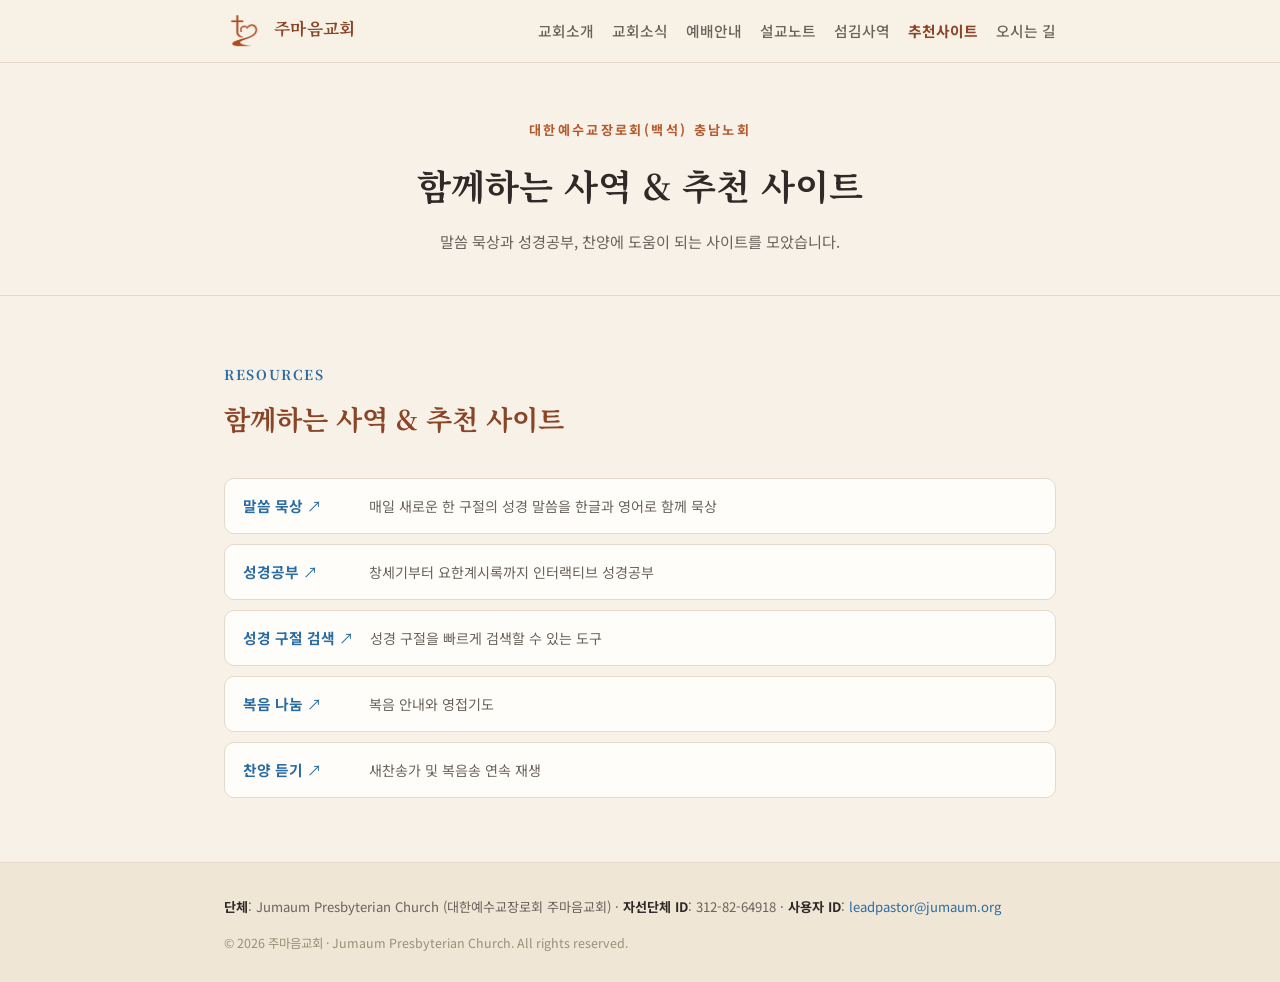
==== links.html @ bb040473 "Add files via upload" ====
<!DOCTYPE html>
<html lang="ko">
<head>
<meta charset="UTF-8">
<meta name="viewport" content="width=device-width, initial-scale=1.0">
<title>추천 사이트 | 주마음교회</title>
<meta name="description" content="주마음교회가 추천하는 말씀 묵상, 성경공부, 찬양 관련 사이트 모음.">
<link rel="preconnect" href="https://fonts.googleapis.com">
<link rel="preconnect" href="https://fonts.gstatic.com" crossorigin>
<link href="https://fonts.googleapis.com/css2?family=Noto+Serif+KR:wght@500;700&family=Noto+Sans+KR:wght@400;500;700&display=swap" rel="stylesheet">
<link rel="stylesheet" href="styles.css?v=14">
</head>
<body>

<nav>
  <div class="wrap">
    <div class="brand"><a href="index.html" style="color:inherit;"><img src="images/logo.png" alt="주마음교회 로고" class="brand-logo"> 주마음교회</a></div>
    <button class="nav-toggle" aria-label="메뉴 열기" aria-expanded="false">☰</button>
    <ul>
      <li><a href="index.html#intro">교회소개</a></li>
      <li><a href="notices.html">교회소식</a></li>
      <li><a href="worship.html">예배안내</a></li>
      <li><a href="sermons.html">설교노트</a></li>
      <li><a href="serve.html">섬김사역</a></li>
      <li><a href="links.html" class="active">추천사이트</a></li>
      <li><a href="index.html#location">오시는 길</a></li>
    </ul>
  </div>
</nav>

<header class="page-banner">
  <div class="wrap">
    <div class="eyebrow">대한예수교장로회(백석) 충남노회</div>
    <h1>함께하는 사역 &amp; 추천 사이트</h1>
    <p class="sub">말씀 묵상과 성경공부, 찬양에 도움이 되는 사이트를 모았습니다.</p>
  </div>
</header>

<section id="links">
  <div class="wrap">
    <div class="section-head">
      <span class="num">RESOURCES</span>
      <h2>함께하는 사역 &amp; 추천 사이트</h2>
    </div>
    <div class="link-list">
      <div class="link-row">
        <a class="cat" href="https://bible.mean.kr" target="_blank" rel="noopener">말씀 묵상</a>
        <span class="desc">매일 새로운 한 구절의 성경 말씀을 한글과 영어로 함께 묵상</span>
      </div>
      <div class="link-row">
        <a class="cat" href="https://studybible.kr" target="_blank" rel="noopener">성경공부</a>
        <span class="desc">창세기부터 요한계시록까지 인터랙티브 성경공부</span>
      </div>
      <div class="link-row">
        <a class="cat" href="https://bib.kr" target="_blank" rel="noopener">성경 구절 검색</a>
        <span class="desc">성경 구절을 빠르게 검색할 수 있는 도구</span>
      </div>
      <div class="link-row">
        <a class="cat" href="https://jesus.co.kr" target="_blank" rel="noopener">복음 나눔</a>
        <span class="desc">복음 안내와 영접기도</span>
      </div>
      <div class="link-row">
        <a class="cat" href="https://xn--ie5b30b.com" target="_blank" rel="noopener">찬양 듣기</a>
        <span class="desc">새찬송가 및 복음송 연속 재생</span>
      </div>
    </div>
  </div>
</section>

<footer>
  <div class="wrap">
    <div class="org-block">
      <b>단체</b>: Jumaum Presbyterian Church (대한예수교장로회 주마음교회) · <b>자선단체 ID</b>: 312-82-64918 · <b>사용자 ID</b>: <a href="mailto:leadpastor@jumaum.org">leadpastor@jumaum.org</a>
    </div>
    <div class="copyright">© 2026 주마음교회 · Jumaum Presbyterian Church. All rights reserved.</div>
  </div>
</footer>

<script src="script.js?v=14"></script>
</body>
</html>
---- styles.css ----
:root{
  --cream:#F7F1E7;
  --cream-deep:#EFE6D5;
  --terracotta:#B55A2E;
  --terracotta-deep:#8A4527;
  --terracotta-pale:#F5E4D5;
  --terracotta-pale-hover:#EFD7BE;
  --blue:#2B6CA3;
  --ink:#2F2A27;
  --ink-soft:#6B625C;
  --line:#E6D9C9;
  --white:#FFFDF9;
  --radius-sm:8px;
  --radius-md:10px;
  --shadow-soft:0 10px 30px rgba(47,42,39,.06);
}
*{box-sizing:border-box;}
html{scroll-behavior:smooth;}
body{
  margin:0;
  background:var(--cream);
  color:var(--ink);
  font-family:'Noto Sans KR',sans-serif;
  line-height:1.7;
}
h1,h2,h3{
  font-family:'Noto Serif KR',serif;
  margin:0;
}
a{color:var(--blue);text-decoration:none;}
a:hover{text-decoration:underline;}
a:focus-visible, button:focus-visible{outline:3px solid var(--blue); outline-offset:2px;}

.wrap{max-width:880px;margin:0 auto;padding:0 24px;}

/* Nav */
nav{
  position:sticky;top:0;z-index:20;
  background:rgba(247,241,231,0.92);
  backdrop-filter:blur(6px);
  border-bottom:1px solid var(--line);
}
nav .wrap{
  display:flex;justify-content:space-between;align-items:center;
  padding:14px 24px;
  position:relative;
}
nav .brand{font-family:'Noto Serif KR',serif;font-weight:700;color:var(--terracotta-deep);font-size:1.05rem;letter-spacing:.02em;}
.brand-logo{height:34px;width:auto;vertical-align:middle;margin-right:8px;}
nav ul{display:flex;gap:18px;list-style:none;margin:0;padding:0;font-size:.92rem;flex-wrap:wrap;}
nav ul li a{color:var(--ink-soft);font-weight:500;}
nav ul li a.active{color:var(--terracotta-deep);font-weight:700;}

.nav-toggle{
  display:none;background:none;border:none;cursor:pointer;
  font-size:1.5rem;line-height:1;color:var(--terracotta-deep);padding:4px 6px;
}

@media (max-width:700px){
  nav ul{
    display:none;
    position:absolute;top:100%;left:0;right:0;
    flex-direction:column;gap:0;
    background:var(--cream);border-bottom:1px solid var(--line);
    padding:6px 24px 14px;
    box-shadow:0 8px 12px -8px rgba(0,0,0,0.15);
  }
  nav ul.open{display:flex;}
  nav ul li{border-bottom:1px dashed var(--line);}
  nav ul li:last-child{border-bottom:none;}
  nav ul li a{display:block;padding:12px 2px;}
  .nav-toggle{display:inline-block;}
}

/* Hero (홈페이지 전용) */
header.hero{
  position:relative;
  padding:140px 0 120px;
  text-align:center;
  border-bottom:1px solid var(--line);
  overflow:hidden;
  color:var(--white);
}
.hero-bg{
  position:absolute;top:0;left:0;right:0;bottom:0;
  background-image:url('images/hero-bible.jpg');
  background-size:cover;background-position:35% 55%;
  animation:heroKenBurns 16s ease-in-out infinite alternate;
}
.hero-overlay{
  position:absolute;top:0;left:0;right:0;bottom:0;
  background:linear-gradient(180deg, rgba(30,27,23,.68) 0%, rgba(30,27,23,.82) 100%);
}
@keyframes heroKenBurns{
  0%{transform:scale(1.08) translate(-3%,0);}
  100%{transform:scale(1.24) translate(2%,-2%);}
}
.hero-content{position:relative;z-index:1;}
header.hero .eyebrow{
  font-size:.82rem;letter-spacing:.18em;color:#F0C9A8;font-weight:700;
  text-transform:uppercase;margin-bottom:18px;
}
header.hero h1{
  font-size:clamp(2.1rem,5vw,3.2rem);
  color:var(--white);
  font-weight:700;
  margin-bottom:10px;
  text-shadow:0 2px 16px rgba(0,0,0,.25);
}
header.hero h1 span{display:block;font-size:.42em;color:#EFE6D5;font-weight:500;margin-top:8px;letter-spacing:.02em;}
header.hero p.lead{
  max-width:520px;margin:26px auto 0;
  color:#F3ECE0;font-size:1.05rem;
}
@media (prefers-reduced-motion: reduce){
  .hero-bg{animation:none;}
}

/* Page banner (하위 페이지 전용) */
header.page-banner{
  padding:56px 0 40px;
  text-align:center;
  border-bottom:1px solid var(--line);
}
header.page-banner .eyebrow{
  font-size:.82rem;letter-spacing:.18em;color:var(--terracotta);font-weight:700;
  text-transform:uppercase;margin-bottom:14px;
}
header.page-banner h1{
  font-size:clamp(1.6rem,4vw,2.2rem);
  color:var(--ink);
  font-weight:700;
}
header.page-banner p.sub{
  max-width:480px;margin:14px auto 0;
  color:var(--ink-soft);font-size:.95rem;
}

section{padding:64px 0;}
section + section{border-top:1px solid var(--line);}

.section-head{margin-bottom:36px;}
.section-head .num{
  display:inline-block;font-family:'Noto Serif KR',serif;color:var(--blue);
  font-size:.85rem;font-weight:700;letter-spacing:.12em;margin-bottom:10px;
}
.section-head h2{
  font-size:1.7rem;color:var(--terracotta-deep);font-weight:700;
}
.section-head p.desc{margin:10px 0 0;color:var(--ink-soft);font-size:.95rem;}

/* 소개 */
.intro p{font-size:1.02rem;color:var(--ink);max-width:640px;margin:0 0 16px;}
.intro p:last-child{margin-bottom:0;}
.pillars{
  display:grid;grid-template-columns:repeat(3,1fr);gap:20px;margin-top:32px;
}
@media (max-width:640px){.pillars{grid-template-columns:1fr;}}
.pillar{
  background:var(--white);border:1px solid var(--line);border-radius:var(--radius-md);
  padding:22px 20px;box-shadow:var(--shadow-soft);
}
.pillar h3{color:var(--blue);font-size:1.05rem;margin-bottom:8px;}
.pillar p{margin:0;font-size:.92rem;color:var(--ink-soft);}
.closing{margin-top:32px;font-size:1rem;color:var(--terracotta-deep);font-weight:500;font-family:'Noto Serif KR',serif;}

/* 예배 안내 - timeline */
.timeline{margin-top:8px;border-left:2px solid var(--terracotta);padding-left:0;}
.t-item{
  position:relative;padding:16px 0 16px 28px;border-bottom:1px dashed var(--line);
}
.t-item:last-child{border-bottom:none;}
.t-item::before{
  content:'';position:absolute;left:-6px;top:22px;width:10px;height:10px;
  border-radius:50%;background:var(--terracotta);border:2px solid var(--cream);
}
.t-item .t-name{font-weight:700;font-size:1.02rem;color:var(--ink);}
.t-item .t-time{color:var(--blue);font-weight:500;font-size:.95rem;margin-left:10px;}

/* 섬김 사역 */
.serve-grid{display:grid;grid-template-columns:repeat(3,1fr);gap:18px;margin-top:8px;}
@media (max-width:640px){.serve-grid{grid-template-columns:1fr;}}
.serve-card{
  background:var(--white);border:1px solid var(--line);border-radius:var(--radius-md);
  padding:0 22px 22px;
  overflow:hidden;
}
.serve-card img{
  display:block;width:calc(100% + 44px);margin:0 -22px 16px;
  height:160px;object-fit:cover;
}
.serve-card .tag{
  display:inline-block;font-size:.74rem;letter-spacing:.06em;color:var(--white);
  background:var(--blue);padding:3px 10px;border-radius:100px;margin-bottom:12px;
}
.serve-card h3{font-size:1.05rem;color:var(--ink);margin-bottom:6px;}
.serve-card p{margin:0;font-size:.9rem;color:var(--ink-soft);}

/* 오시는 길 */
.location-box{
  background:var(--white);border:1px solid var(--line);border-radius:var(--radius-md);
  padding:28px;display:grid;gap:6px;
}
.location-box .addr{font-size:1.08rem;font-weight:500;}
.location-box .tel{font-size:1.02rem;}
.location-box .maplink{margin-top:10px;font-size:.92rem;}

/* 추천 사이트 */
.link-list{display:grid;gap:10px;margin-top:8px;}
.link-row{
  display:flex;justify-content:space-between;align-items:baseline;
  padding:14px 18px;background:var(--white);border:1px solid var(--line);border-radius:var(--radius-md);
  gap:16px;flex-wrap:wrap;
}
.link-row .cat{
  color:var(--blue);font-weight:700;font-size:.92rem;min-width:110px;
}
.link-row .cat::after{content:" ↗";font-weight:400;}
.link-row .desc{color:var(--ink-soft);font-size:.88rem;flex:1;}

/* 설교 노트 */
.sermon-list{display:grid;gap:16px;margin-top:8px;}
.sermon-card{
  background:var(--white);border:1px solid var(--line);border-left:4px solid var(--terracotta);border-radius:var(--radius-md);
  padding:0;overflow:hidden;
}
.sermon-card summary{
  padding:24px 50px 24px 26px;cursor:pointer;list-style:none;position:relative;
  background:var(--terracotta-pale);
}
.sermon-card summary::-webkit-details-marker{display:none;}
.sermon-card summary:hover{background:var(--terracotta-pale-hover);}
.sermon-card summary::after{
  content:'▾';position:absolute;right:24px;top:26px;
  color:var(--terracotta);font-size:1.1rem;transition:transform .2s ease;
}
.sermon-card[open] summary::after{transform:rotate(180deg);}
.sermon-card .meta{
  display:flex;gap:14px;align-items:baseline;flex-wrap:wrap;margin-bottom:10px;
}
.sermon-card .date{
  font-size:.8rem;color:var(--white);background:var(--blue);
  padding:3px 10px;border-radius:100px;letter-spacing:.02em;
}
.sermon-card .verse-ref{
  display:inline-block;font-size:.8rem;color:var(--white);background:var(--terracotta);
  padding:3px 10px;border-radius:100px;letter-spacing:.02em;font-weight:500;
}
.sermon-card .verse{
  font-size:.88rem;color:var(--terracotta);font-weight:700;
  text-decoration:underline;text-decoration-color:var(--line);
  text-underline-offset:3px;position:relative;z-index:1;
  background:none;border:none;padding:0;font-family:inherit;cursor:pointer;
}
.sermon-card .verse:hover{color:var(--terracotta-deep);}

/* 성경 본문 모달 */
.verse-modal{
  border:none;border-radius:6px;padding:0;max-width:520px;width:calc(100% - 40px);
  box-shadow:0 20px 50px -12px rgba(0,0,0,0.35);
}
.verse-modal::backdrop{background:rgba(46,42,36,0.55);}
.verse-modal-head{
  display:flex;justify-content:space-between;align-items:baseline;
  padding:18px 20px;border-bottom:1px solid var(--line);
  font-family:'Noto Serif KR',serif;font-weight:700;color:var(--terracotta-deep);
}
.verse-modal-head small{font-weight:500;color:var(--ink-soft);font-size:.78rem;}
.verse-modal-close{
  background:none;border:none;cursor:pointer;font-size:1.1rem;color:var(--ink-soft);
  padding:4px 6px;line-height:1;
}
.verse-modal-close:hover{color:var(--ink);}
.verse-modal-body{padding:18px 20px 4px;}
.verse-modal-body.verse-modal-body-last{padding-bottom:20px;}
.verse-modal-body p{margin:0 0 14px;font-size:.98rem;line-height:1.8;color:var(--ink);}
.verse-modal-body p:last-child{margin-bottom:0;}
.verse-modal-body p b{color:var(--blue);margin-right:4px;}
.sermon-card h3{font-size:1.2rem;color:var(--terracotta-deep);margin:0;}
.sermon-card .sermon-body{padding:0 26px 26px;border-top:1px solid var(--line);}
.sermon-card .sermon-body p.summary{
  margin:18px 0 14px;padding:16px 18px;font-size:.95rem;color:var(--ink-soft);line-height:1.8;
  background:var(--cream-deep);border:1px solid var(--line);border-radius:var(--radius-md);
}
.sermon-card .links{display:flex;gap:16px;font-size:.88rem;font-weight:500;flex-wrap:wrap;}
.sermon-card .links a::after{content:" ↗";}
.sermon-card .sermon-infographic{
  display:block;width:100%;border-radius:var(--radius-md);border:1px solid var(--line);
  margin-top:4px;
}

/* 교회 소식 */
.notice-list{display:grid;gap:16px;margin-top:8px;}
.notice-card{
  background:var(--white);border:1px solid var(--line);border-left:4px solid var(--terracotta);border-radius:var(--radius-md);
  padding:0;overflow:hidden;
}
.notice-card summary{
  padding:24px 50px 24px 26px;cursor:pointer;list-style:none;position:relative;
  background:var(--terracotta-pale);
}
.notice-card summary::-webkit-details-marker{display:none;}
.notice-card summary:hover{background:var(--terracotta-pale-hover);}
.notice-card summary::after{
  content:'▾';position:absolute;right:24px;top:26px;
  color:var(--terracotta);font-size:1.1rem;transition:transform .2s ease;
}
.notice-card[open] summary::after{transform:rotate(180deg);}
.notice-card .date{
  display:inline-block;font-size:.8rem;color:var(--white);background:var(--blue);
  padding:3px 10px;border-radius:100px;letter-spacing:.02em;margin-bottom:10px;
}
.notice-card h3{font-size:1.2rem;color:var(--terracotta-deep);margin:0;}
.notice-card .notice-body{padding:0 26px 26px;border-top:1px solid var(--line);}
.notice-card .notice-items{
  margin:18px 0 0;padding:0;list-style:none;display:grid;gap:10px;
}
.notice-card .notice-items li{
  font-size:.95rem;color:var(--ink-soft);padding-left:20px;position:relative;
}
.notice-card .notice-items li::before{
  content:'✦';position:absolute;left:0;top:1px;color:var(--terracotta);font-size:.85rem;
}
.notice-box{
  margin-top:20px;border:1px solid var(--line);border-radius:var(--radius-md);overflow:hidden;
}
.notice-box h4{
  margin:0;padding:10px 18px;background:var(--cream-deep);
  font-family:'Noto Serif KR',serif;font-size:.95rem;font-weight:700;color:var(--terracotta-deep);
  border-bottom:1px solid var(--line);
}
.notice-box p{
  margin:0;padding:16px 18px;font-size:.95rem;color:var(--ink);line-height:1.8;
}
.notice-box p.verse-paraphrase{padding-bottom:10px;}
.notice-box p.verse-original{
  padding-top:10px;color:#A69B85;font-size:.85rem;font-style:italic;border-top:1px dashed var(--line);
}
.notice-box p.verse-original small{color:#B7AC94;font-style:normal;}
.notice-box p small{display:block;margin-top:8px;color:var(--ink-soft);font-size:.82rem;}

/* Footer */
footer{
  background:var(--cream-deep);border-top:1px solid var(--line);
  padding:32px 0 28px;
}
footer .org-block{font-size:.82rem;color:var(--ink-soft);line-height:1.8;}
footer .org-block b{color:var(--ink);}
footer .copyright{margin-top:14px;font-size:.78rem;color:#9C8F78;}

@media (prefers-reduced-motion: reduce){
  html{scroll-behavior:auto;}
}
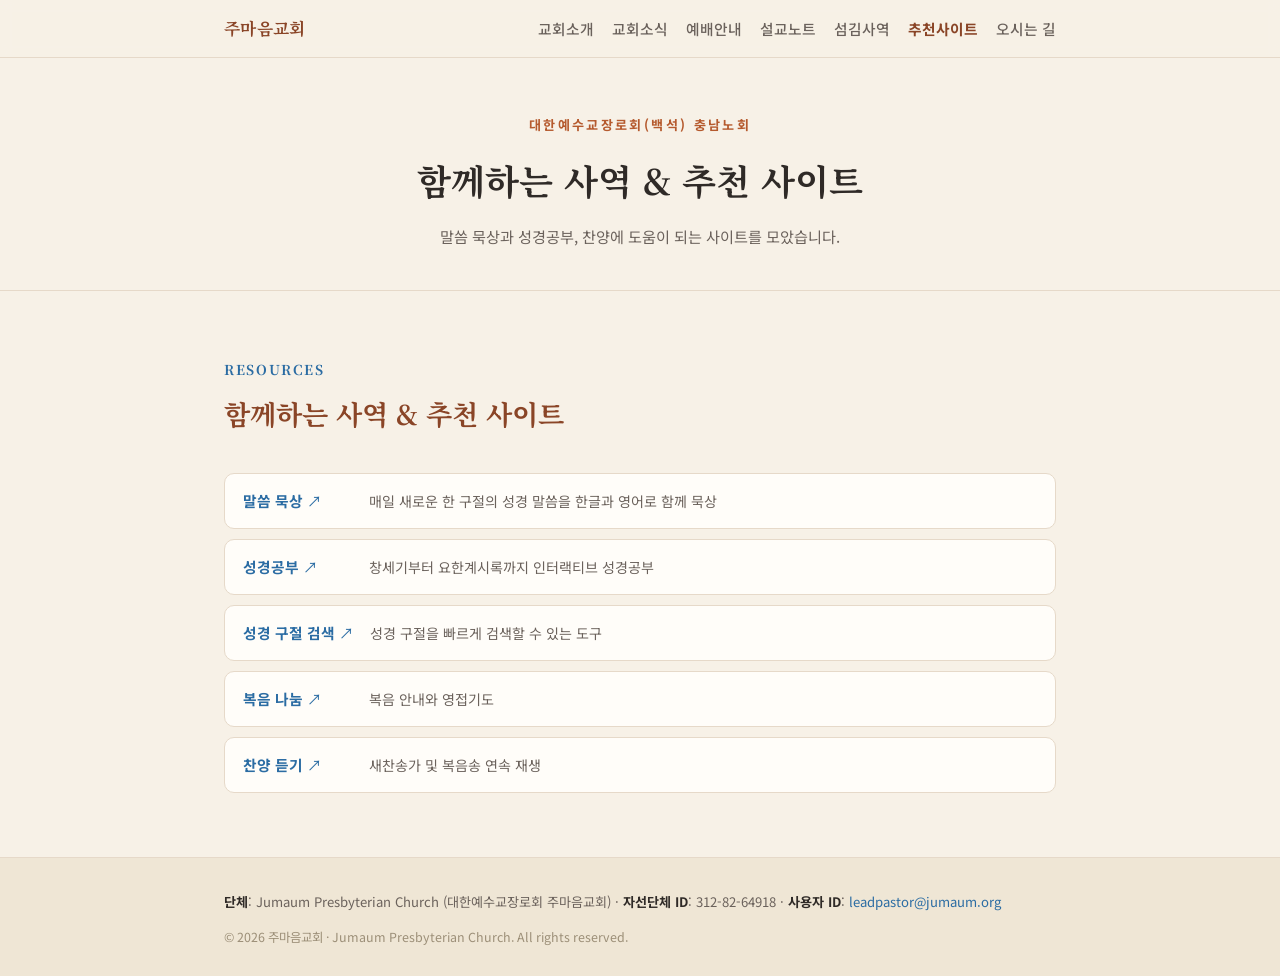
==== commit 7f1a3381: "Add files via upload" ====
--- a/links.html
+++ b/links.html
@@ -8,13 +8,13 @@
 <link rel="preconnect" href="https://fonts.googleapis.com">
 <link rel="preconnect" href="https://fonts.gstatic.com" crossorigin>
 <link href="https://fonts.googleapis.com/css2?family=Noto+Serif+KR:wght@500;700&family=Noto+Sans+KR:wght@400;500;700&display=swap" rel="stylesheet">
-<link rel="stylesheet" href="styles.css?v=14">
+<link rel="stylesheet" href="styles.css?v=15">
 </head>
 <body>
 
 <nav>
   <div class="wrap">
-    <div class="brand"><a href="index.html" style="color:inherit;"><img src="images/logo.png" alt="주마음교회 로고" class="brand-logo"> 주마음교회</a></div>
+    <div class="brand"><a href="index.html" style="color:inherit;">주마음교회</a></div>
     <button class="nav-toggle" aria-label="메뉴 열기" aria-expanded="false">☰</button>
     <ul>
       <li><a href="index.html#intro">교회소개</a></li>
--- a/styles.css
+++ b/styles.css
@@ -116,6 +116,26 @@
   .hero-bg{animation:none;}
 }
 
+/* 영구 표어 (Hero 안) */
+.hero-motto{
+  display:inline-block;margin:18px 0 0;padding:8px 24px;
+  border-top:1px solid rgba(255,255,255,.35);border-bottom:1px solid rgba(255,255,255,.35);
+  color:#FBEFDD;font-family:'Noto Serif KR',serif;font-size:1.1rem;font-weight:700;letter-spacing:.02em;
+}
+
+/* 연간 표어 배너 (Hero 바로 아래) */
+.year-motto-wrap{padding:32px 0 8px;background:var(--cream);}
+.year-motto{
+  max-width:640px;margin:0 auto;background:var(--white);border:1px solid var(--line);
+  border-radius:var(--radius-md);box-shadow:var(--shadow-soft);padding:20px 28px;text-align:center;
+}
+.year-motto .tag{
+  display:inline-block;font-size:.78rem;font-weight:700;letter-spacing:.1em;color:var(--white);
+  background:var(--terracotta);padding:3px 12px;border-radius:100px;margin-bottom:10px;
+}
+.year-motto p{margin:0;font-family:'Noto Serif KR',serif;font-weight:700;font-size:1.15rem;color:var(--terracotta-deep);}
+.year-motto small{display:block;margin-top:6px;color:var(--ink-soft);font-size:.85rem;font-weight:400;}
+
 /* Page banner (하위 페이지 전용) */
 header.page-banner{
   padding:56px 0 40px;
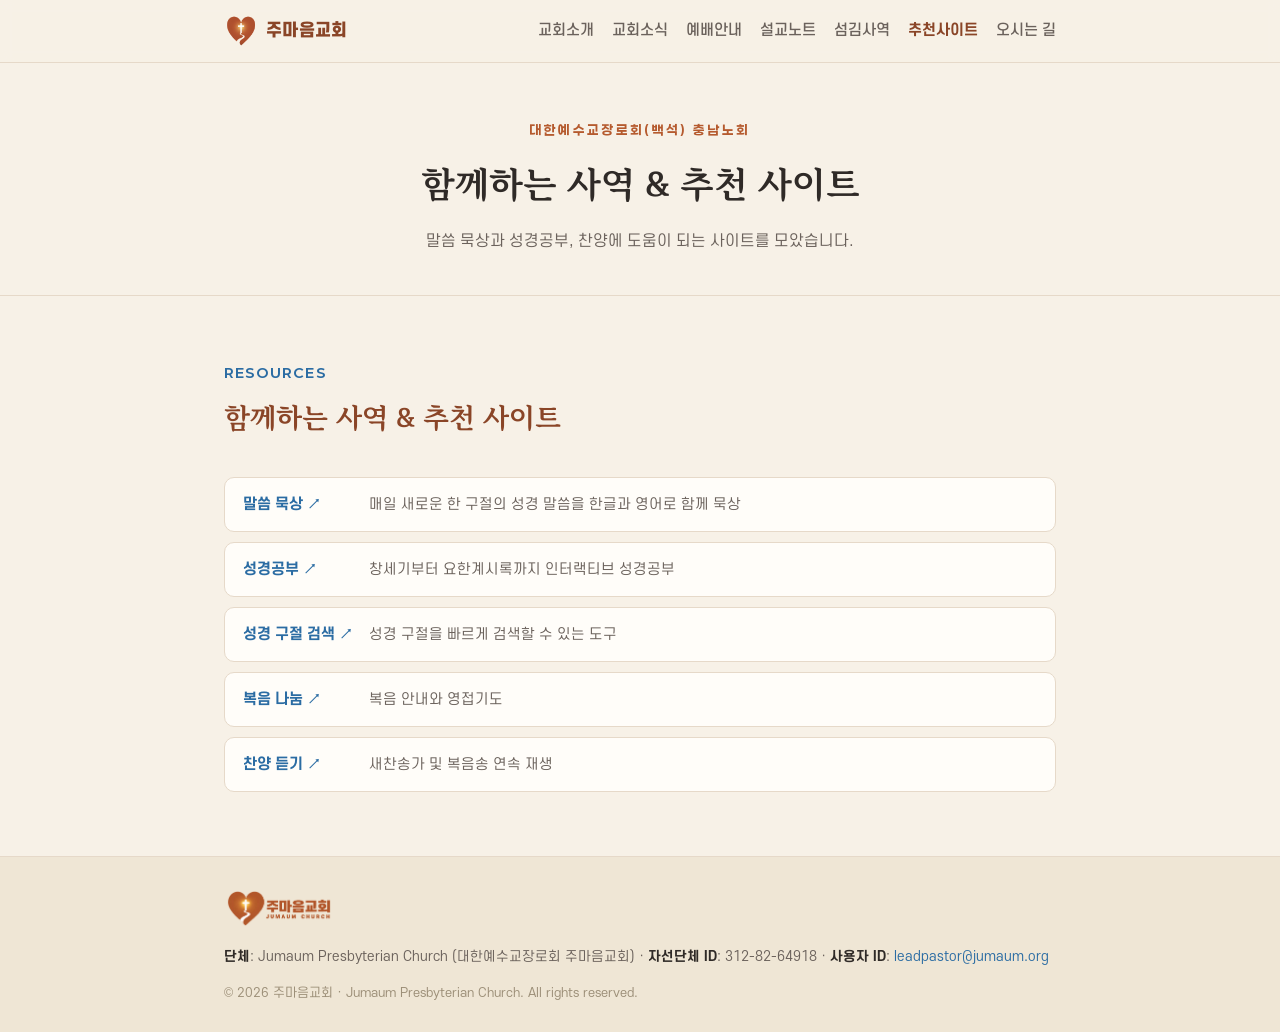
==== commit 5cc5d531: "Add files via upload" ====
--- a/links.html
+++ b/links.html
@@ -5,16 +5,19 @@
 <meta name="viewport" content="width=device-width, initial-scale=1.0">
 <title>추천 사이트 | 주마음교회</title>
 <meta name="description" content="주마음교회가 추천하는 말씀 묵상, 성경공부, 찬양 관련 사이트 모음.">
-<link rel="preconnect" href="https://fonts.googleapis.com">
-<link rel="preconnect" href="https://fonts.gstatic.com" crossorigin>
-<link href="https://fonts.googleapis.com/css2?family=Noto+Serif+KR:wght@500;700&family=Noto+Sans+KR:wght@400;500;700&display=swap" rel="stylesheet">
-<link rel="stylesheet" href="styles.css?v=15">
+<link rel="stylesheet" href="styles.css?v=18">
+<link rel="icon" type="image/png" sizes="32x32" href="images/favicon-32x32.png">
+<link rel="icon" type="image/png" sizes="16x16" href="images/favicon-16x16.png">
+<link rel="shortcut icon" href="favicon.ico">
+<link rel="apple-touch-icon" sizes="180x180" href="images/apple-touch-icon.png">
+<link rel="manifest" href="site.webmanifest">
+<meta name="theme-color" content="#B55A2E">
 </head>
 <body>
 
 <nav>
   <div class="wrap">
-    <div class="brand"><a href="index.html" style="color:inherit;">주마음교회</a></div>
+    <div class="brand"><a href="index.html" style="color:inherit;"><img src="images/logo-icon.png" alt="주마음교회 로고" class="brand-logo">주마음교회</a></div>
     <button class="nav-toggle" aria-label="메뉴 열기" aria-expanded="false">☰</button>
     <ul>
       <li><a href="index.html#intro">교회소개</a></li>
@@ -69,6 +72,7 @@
 
 <footer>
   <div class="wrap">
+    <img src="images/logo-footer.png" alt="주마음교회 로고" class="footer-logo">
     <div class="org-block">
       <b>단체</b>: Jumaum Presbyterian Church (대한예수교장로회 주마음교회) · <b>자선단체 ID</b>: 312-82-64918 · <b>사용자 ID</b>: <a href="mailto:leadpastor@jumaum.org">leadpastor@jumaum.org</a>
     </div>
--- a/styles.css
+++ b/styles.css
@@ -1,3 +1,14 @@
+/* 웹폰트 (자체 호스팅) */
+@font-face{font-family:'MaruBuri';src:url('fonts/MaruBuri-Regular.woff2') format('woff2');font-weight:400;font-style:normal;font-display:swap;}
+@font-face{font-family:'MaruBuri';src:url('fonts/MaruBuri-SemiBold.woff2') format('woff2');font-weight:600;font-style:normal;font-display:swap;}
+@font-face{font-family:'MaruBuri';src:url('fonts/MaruBuri-Bold.woff2') format('woff2');font-weight:700;font-style:normal;font-display:swap;}
+@font-face{font-family:'SCDream';src:url('fonts/SCDream-Regular.woff2') format('woff2');font-weight:400;font-style:normal;font-display:swap;}
+@font-face{font-family:'SCDream';src:url('fonts/SCDream-Medium.woff2') format('woff2');font-weight:500;font-style:normal;font-display:swap;}
+@font-face{font-family:'SCDream';src:url('fonts/SCDream-Bold.woff2') format('woff2');font-weight:700;font-style:normal;font-display:swap;}
+@font-face{font-family:'SCDream';src:url('fonts/SCDream-Heavy.woff2') format('woff2');font-weight:800;font-style:normal;font-display:swap;}
+@font-face{font-family:'Paperlogy';src:url('fonts/Paperlogy-Medium.woff2') format('woff2');font-weight:500;font-style:normal;font-display:swap;}
+@font-face{font-family:'Paperlogy';src:url('fonts/Paperlogy-Bold.woff2') format('woff2');font-weight:700;font-style:normal;font-display:swap;}
+
 :root{
   --cream:#F7F1E7;
   --cream-deep:#EFE6D5;
@@ -20,11 +31,11 @@
   margin:0;
   background:var(--cream);
   color:var(--ink);
-  font-family:'Noto Sans KR',sans-serif;
+  font-family:'SCDream',sans-serif;
   line-height:1.7;
 }
 h1,h2,h3{
-  font-family:'Noto Serif KR',serif;
+  font-family:'MaruBuri',serif;
   margin:0;
 }
 a{color:var(--blue);text-decoration:none;}
@@ -45,7 +56,7 @@
   padding:14px 24px;
   position:relative;
 }
-nav .brand{font-family:'Noto Serif KR',serif;font-weight:700;color:var(--terracotta-deep);font-size:1.05rem;letter-spacing:.02em;}
+nav .brand{font-family:'SCDream',sans-serif;font-weight:800;color:var(--terracotta-deep);font-size:1.05rem;letter-spacing:.02em;}
 .brand-logo{height:34px;width:auto;vertical-align:middle;margin-right:8px;}
 nav ul{display:flex;gap:18px;list-style:none;margin:0;padding:0;font-size:.92rem;flex-wrap:wrap;}
 nav ul li a{color:var(--ink-soft);font-weight:500;}
@@ -97,7 +108,7 @@
 }
 .hero-content{position:relative;z-index:1;}
 header.hero .eyebrow{
-  font-size:.82rem;letter-spacing:.18em;color:#F0C9A8;font-weight:700;
+  font-family:'Paperlogy',sans-serif;font-size:.82rem;letter-spacing:.18em;color:#F0C9A8;font-weight:700;
   text-transform:uppercase;margin-bottom:18px;
 }
 header.hero h1{
@@ -107,7 +118,7 @@
   margin-bottom:10px;
   text-shadow:0 2px 16px rgba(0,0,0,.25);
 }
-header.hero h1 span{display:block;font-size:.42em;color:#EFE6D5;font-weight:500;margin-top:8px;letter-spacing:.02em;}
+header.hero h1 span{display:block;font-size:.42em;color:#EFE6D5;font-weight:400;margin-top:8px;letter-spacing:.02em;}
 header.hero p.lead{
   max-width:520px;margin:26px auto 0;
   color:#F3ECE0;font-size:1.05rem;
@@ -120,7 +131,7 @@
 .hero-motto{
   display:inline-block;margin:18px 0 0;padding:8px 24px;
   border-top:1px solid rgba(255,255,255,.35);border-bottom:1px solid rgba(255,255,255,.35);
-  color:#FBEFDD;font-family:'Noto Serif KR',serif;font-size:1.1rem;font-weight:700;letter-spacing:.02em;
+  color:#FBEFDD;font-family:'MaruBuri',serif;font-size:1.1rem;font-weight:700;letter-spacing:.02em;
 }
 
 /* 연간 표어 배너 (Hero 바로 아래) */
@@ -133,7 +144,7 @@
   display:inline-block;font-size:.78rem;font-weight:700;letter-spacing:.1em;color:var(--white);
   background:var(--terracotta);padding:3px 12px;border-radius:100px;margin-bottom:10px;
 }
-.year-motto p{margin:0;font-family:'Noto Serif KR',serif;font-weight:700;font-size:1.15rem;color:var(--terracotta-deep);}
+.year-motto p{margin:0;font-family:'MaruBuri',serif;font-weight:700;font-size:1.15rem;color:var(--terracotta-deep);}
 .year-motto small{display:block;margin-top:6px;color:var(--ink-soft);font-size:.85rem;font-weight:400;}
 
 /* Page banner (하위 페이지 전용) */
@@ -143,7 +154,7 @@
   border-bottom:1px solid var(--line);
 }
 header.page-banner .eyebrow{
-  font-size:.82rem;letter-spacing:.18em;color:var(--terracotta);font-weight:700;
+  font-family:'Paperlogy',sans-serif;font-size:.82rem;letter-spacing:.18em;color:var(--terracotta);font-weight:700;
   text-transform:uppercase;margin-bottom:14px;
 }
 header.page-banner h1{
@@ -161,7 +172,7 @@
 
 .section-head{margin-bottom:36px;}
 .section-head .num{
-  display:inline-block;font-family:'Noto Serif KR',serif;color:var(--blue);
+  display:inline-block;font-family:'Paperlogy',sans-serif;color:var(--blue);
   font-size:.85rem;font-weight:700;letter-spacing:.12em;margin-bottom:10px;
 }
 .section-head h2{
@@ -182,7 +193,7 @@
 }
 .pillar h3{color:var(--blue);font-size:1.05rem;margin-bottom:8px;}
 .pillar p{margin:0;font-size:.92rem;color:var(--ink-soft);}
-.closing{margin-top:32px;font-size:1rem;color:var(--terracotta-deep);font-weight:500;font-family:'Noto Serif KR',serif;}
+.closing{margin-top:32px;font-size:1rem;color:var(--terracotta-deep);font-weight:600;font-family:'MaruBuri',serif;}
 
 /* 예배 안내 - timeline */
 .timeline{margin-top:8px;border-left:2px solid var(--terracotta);padding-left:0;}
@@ -259,11 +270,11 @@
   display:flex;gap:14px;align-items:baseline;flex-wrap:wrap;margin-bottom:10px;
 }
 .sermon-card .date{
-  font-size:.8rem;color:var(--white);background:var(--blue);
-  padding:3px 10px;border-radius:100px;letter-spacing:.02em;
+  font-family:'Paperlogy',sans-serif;font-size:.8rem;color:var(--white);background:var(--blue);
+  padding:3px 10px;border-radius:100px;letter-spacing:.02em;font-weight:500;
 }
 .sermon-card .verse-ref{
-  display:inline-block;font-size:.8rem;color:var(--white);background:var(--terracotta);
+  display:inline-block;font-family:'Paperlogy',sans-serif;font-size:.8rem;color:var(--white);background:var(--terracotta);
   padding:3px 10px;border-radius:100px;letter-spacing:.02em;font-weight:500;
 }
 .sermon-card .verse{
@@ -283,7 +294,7 @@
 .verse-modal-head{
   display:flex;justify-content:space-between;align-items:baseline;
   padding:18px 20px;border-bottom:1px solid var(--line);
-  font-family:'Noto Serif KR',serif;font-weight:700;color:var(--terracotta-deep);
+  font-family:'MaruBuri',serif;font-weight:700;color:var(--terracotta-deep);
 }
 .verse-modal-head small{font-weight:500;color:var(--ink-soft);font-size:.78rem;}
 .verse-modal-close{
@@ -327,8 +338,8 @@
 }
 .notice-card[open] summary::after{transform:rotate(180deg);}
 .notice-card .date{
-  display:inline-block;font-size:.8rem;color:var(--white);background:var(--blue);
-  padding:3px 10px;border-radius:100px;letter-spacing:.02em;margin-bottom:10px;
+  display:inline-block;font-family:'Paperlogy',sans-serif;font-size:.8rem;color:var(--white);background:var(--blue);
+  padding:3px 10px;border-radius:100px;letter-spacing:.02em;margin-bottom:10px;font-weight:500;
 }
 .notice-card h3{font-size:1.2rem;color:var(--terracotta-deep);margin:0;}
 .notice-card .notice-body{padding:0 26px 26px;border-top:1px solid var(--line);}
@@ -346,7 +357,7 @@
 }
 .notice-box h4{
   margin:0;padding:10px 18px;background:var(--cream-deep);
-  font-family:'Noto Serif KR',serif;font-size:.95rem;font-weight:700;color:var(--terracotta-deep);
+  font-family:'MaruBuri',serif;font-size:.95rem;font-weight:700;color:var(--terracotta-deep);
   border-bottom:1px solid var(--line);
 }
 .notice-box p{
@@ -364,6 +375,7 @@
   background:var(--cream-deep);border-top:1px solid var(--line);
   padding:32px 0 28px;
 }
+footer .footer-logo{display:block;height:40px;width:auto;margin:0 0 16px;}
 footer .org-block{font-size:.82rem;color:var(--ink-soft);line-height:1.8;}
 footer .org-block b{color:var(--ink);}
 footer .copyright{margin-top:14px;font-size:.78rem;color:#9C8F78;}
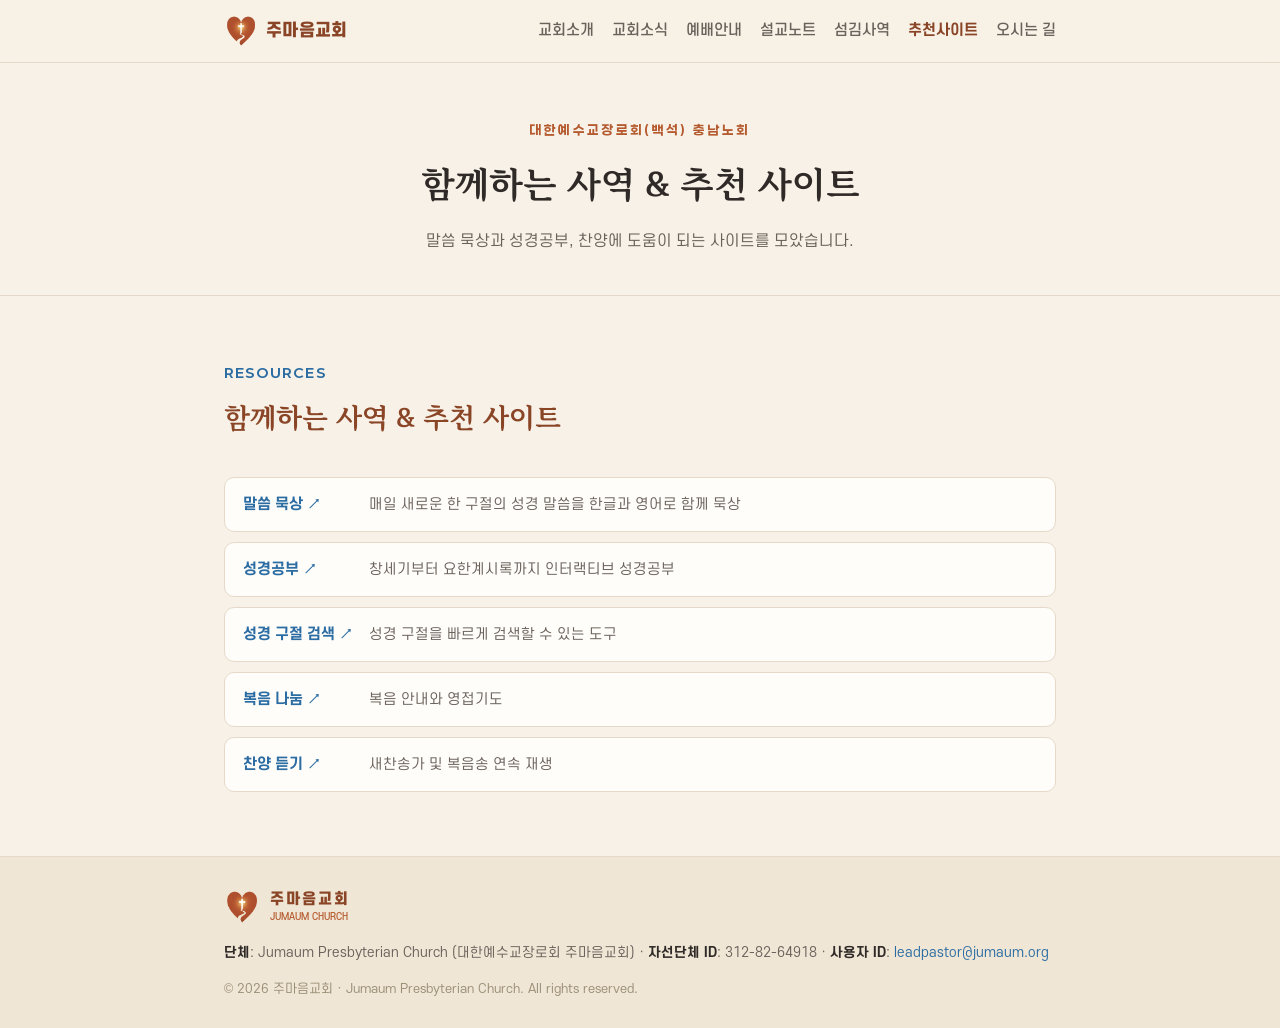
==== commit cd6601ef: "Add files via upload" ====
--- a/links.html
+++ b/links.html
@@ -5,13 +5,25 @@
 <meta name="viewport" content="width=device-width, initial-scale=1.0">
 <title>추천 사이트 | 주마음교회</title>
 <meta name="description" content="주마음교회가 추천하는 말씀 묵상, 성경공부, 찬양 관련 사이트 모음.">
-<link rel="stylesheet" href="styles.css?v=18">
+<link rel="stylesheet" href="styles.css?v=23">
 <link rel="icon" type="image/png" sizes="32x32" href="images/favicon-32x32.png">
 <link rel="icon" type="image/png" sizes="16x16" href="images/favicon-16x16.png">
 <link rel="shortcut icon" href="favicon.ico">
 <link rel="apple-touch-icon" sizes="180x180" href="images/apple-touch-icon.png">
 <link rel="manifest" href="site.webmanifest">
 <meta name="theme-color" content="#B55A2E">
+
+<!-- 웹 푸시 알림(OneSignal) — 설교노트/교회소식이 새로 올라오면 구독한 성도님 휴대폰에 알림.
+     아래 appId는 OneSignal에서 발급받은 값으로 반드시 교체해야 합니다. -->
+<script src="https://cdn.onesignal.com/sdks/web/v16/OneSignalSDK.page.js" defer></script>
+<script>
+  window.OneSignalDeferred = window.OneSignalDeferred || [];
+  OneSignalDeferred.push(async function (OneSignal) {
+    await OneSignal.init({
+      appId: "9d6defe9-1cdd-4ba0-8a83-15bf37add09f",
+    });
+  });
+</script>
 </head>
 <body>
 
@@ -72,7 +84,13 @@
 
 <footer>
   <div class="wrap">
-    <img src="images/logo-footer.png" alt="주마음교회 로고" class="footer-logo">
+    <div class="footer-brand">
+      <img src="images/logo-icon.png" alt="주마음교회 로고" class="footer-logo-icon">
+      <div class="footer-brand-text">
+        <span class="footer-brand-kr">주마음교회</span>
+        <span class="footer-brand-en">JUMAUM CHURCH</span>
+      </div>
+    </div>
     <div class="org-block">
       <b>단체</b>: Jumaum Presbyterian Church (대한예수교장로회 주마음교회) · <b>자선단체 ID</b>: 312-82-64918 · <b>사용자 ID</b>: <a href="mailto:leadpastor@jumaum.org">leadpastor@jumaum.org</a>
     </div>
@@ -80,6 +98,6 @@
   </div>
 </footer>
 
-<script src="script.js?v=14"></script>
+<script src="script.js?v=17"></script>
 </body>
 </html>
--- a/styles.css
+++ b/styles.css
@@ -375,11 +375,73 @@
   background:var(--cream-deep);border-top:1px solid var(--line);
   padding:32px 0 28px;
 }
-footer .footer-logo{display:block;height:40px;width:auto;margin:0 0 16px;}
+.footer-brand{display:flex;align-items:center;gap:10px;margin:0 0 16px;}
+.footer-brand .footer-logo-icon{height:36px;width:auto;display:block;}
+.footer-brand-text{display:flex;flex-direction:column;align-items:flex-start;line-height:1.25;}
+.footer-brand-text .footer-brand-kr{font-family:'SCDream',sans-serif;font-weight:800;font-size:.92rem;color:var(--terracotta-deep);letter-spacing:.14em;}
+.footer-brand-text .footer-brand-en{font-family:'SCDream',sans-serif;font-weight:500;font-size:9px;color:var(--terracotta);letter-spacing:0;margin-top:3px;}
 footer .org-block{font-size:.82rem;color:var(--ink-soft);line-height:1.8;}
 footer .org-block b{color:var(--ink);}
 footer .copyright{margin-top:14px;font-size:.78rem;color:#9C8F78;}
 
+/* 설교노트/교회소식 아카이브 (지난 글 보기 버튼 + 달력) */
+.archive-hidden{display:none;}
+.archive-toggle{
+  display:flex;align-items:center;gap:8px;
+  margin:8px 0 28px;padding:10px 18px;
+  background:var(--white);border:1px solid var(--line);border-radius:100px;
+  color:var(--terracotta-deep);font-weight:700;font-size:.92rem;cursor:pointer;
+  box-shadow:var(--shadow-soft);
+}
+.archive-toggle .arrow{transition:transform .2s ease;}
+.archive-toggle[aria-expanded="true"] .arrow{transform:rotate(180deg);}
+.archive-panel{display:none;margin-bottom:28px;}
+.archive-panel.open{display:block;}
+.cal-wrap{
+  background:var(--white);border:1px solid var(--line);border-radius:var(--radius-md);
+  box-shadow:var(--shadow-soft);padding:20px 22px;max-width:420px;
+}
+.cal-head{display:flex;align-items:center;justify-content:space-between;margin-bottom:14px;}
+.cal-head button{background:none;border:1px solid var(--line);border-radius:8px;cursor:pointer;
+  font-size:1rem;padding:4px 10px;color:var(--terracotta-deep);}
+.cal-head .cal-title{font-family:'MaruBuri',serif;font-weight:700;color:var(--terracotta-deep);font-size:1.05rem;}
+.cal-grid{display:grid;grid-template-columns:repeat(7,1fr);gap:4px;text-align:center;}
+.cal-dow{font-size:.75rem;color:var(--ink-soft);font-weight:700;padding-bottom:6px;}
+.cal-day{position:relative;padding:8px 0;border-radius:8px;font-size:.88rem;color:var(--ink-soft);}
+.cal-day.has-entry{color:var(--ink);font-weight:700;cursor:pointer;background:var(--terracotta-pale);}
+.cal-day.has-entry:hover{background:var(--terracotta-pale-hover);}
+.cal-day.selected{background:var(--terracotta);color:#fff;}
+.cal-day.empty{visibility:hidden;}
+.cal-dot{position:absolute;bottom:2px;left:50%;transform:translateX(-50%);width:4px;height:4px;border-radius:50%;background:var(--terracotta-deep);}
+.cal-day.selected .cal-dot{background:#fff;}
+.cal-hint{font-size:.78rem;color:var(--ink-soft);margin-top:12px;}
+
+/* 홈 화면 설치 안내 배너 */
+.install-banner{
+  position:fixed;left:14px;right:14px;bottom:14px;z-index:80;
+  max-width:440px;margin:0 auto;
+  display:flex;align-items:center;gap:12px;
+  background:var(--white);border:1px solid var(--line);border-radius:var(--radius-md);
+  box-shadow:0 14px 34px rgba(47,42,39,.2);
+  padding:14px;
+  transform:translateY(140%);
+  transition:transform .3s ease;
+}
+.install-banner.show{transform:translateY(0);}
+.install-banner-icon img{width:40px;height:40px;border-radius:10px;display:block;flex-shrink:0;}
+.install-banner-text{flex:1;display:flex;flex-direction:column;gap:3px;min-width:0;}
+.install-banner-text strong{font-family:'MaruBuri',serif;color:var(--terracotta-deep);font-size:.92rem;}
+.install-banner-text span{font-size:.8rem;color:var(--ink-soft);line-height:1.5;}
+.install-banner-action{
+  flex-shrink:0;background:var(--terracotta);color:#fff;border:none;border-radius:100px;
+  padding:9px 16px;font-size:.85rem;font-weight:700;cursor:pointer;white-space:nowrap;
+}
+.install-banner-action:disabled{opacity:.6;cursor:default;}
+.install-banner-close{
+  flex-shrink:0;background:none;border:none;color:var(--ink-soft);font-size:1rem;cursor:pointer;
+  padding:4px;line-height:1;
+}
+
 @media (prefers-reduced-motion: reduce){
   html{scroll-behavior:auto;}
 }
